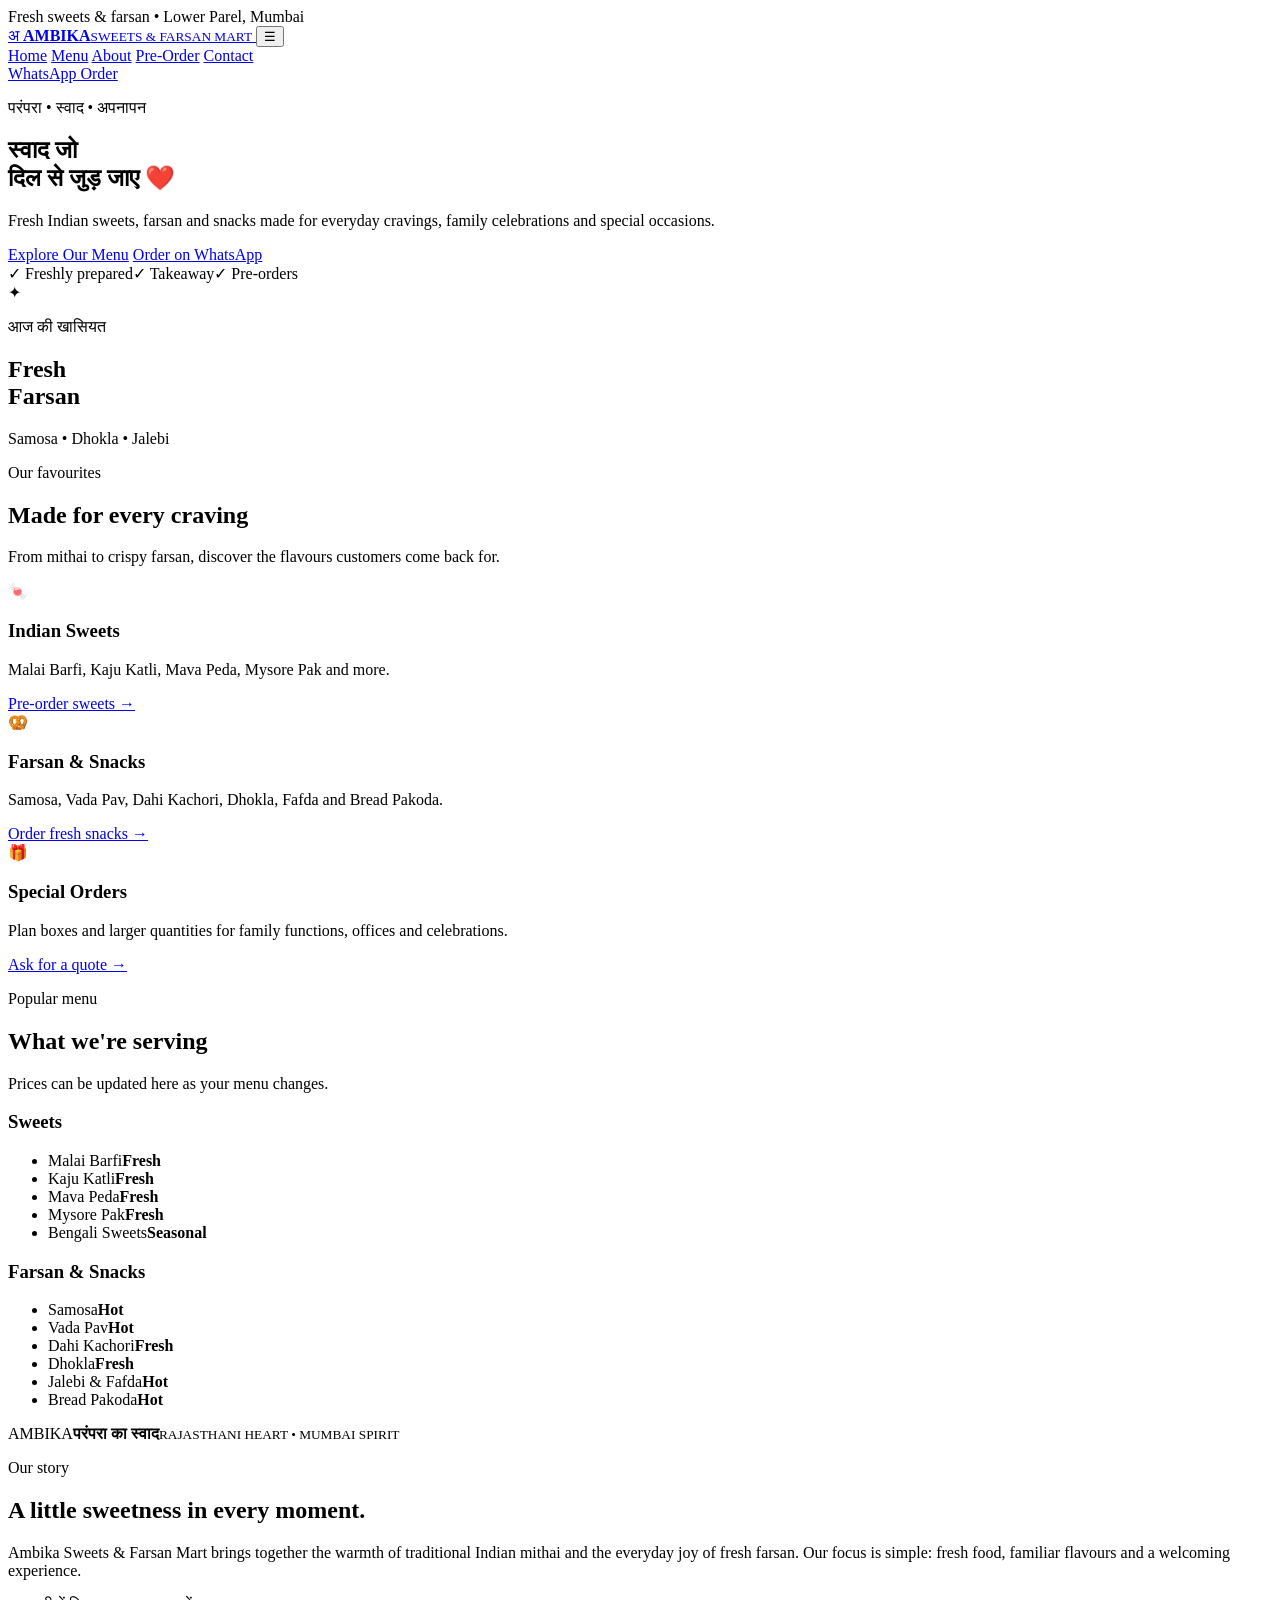
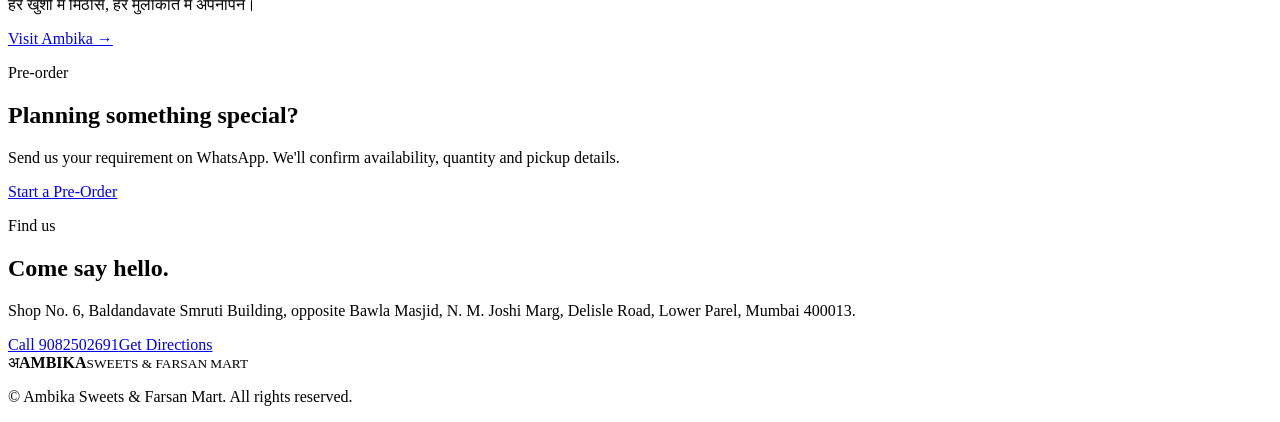
==== index.html @ da75ca53 "Create Ambika Sweets website homepage" ====
<!doctype html>
<html lang="en">
<head>
  <meta charset="utf-8">
  <meta name="viewport" content="width=device-width, initial-scale=1">
  <meta name="description" content="Ambika Sweets and Farsan Mart - traditional sweets, farsan and fresh snacks in Lower Parel, Mumbai.">
  <title>Ambika Sweets & Farsan Mart | Lower Parel, Mumbai</title>
  <link rel="preconnect" href="https://fonts.googleapis.com">
  <link rel="preconnect" href="https://fonts.gstatic.com" crossorigin>
  <link href="https://fonts.googleapis.com/css2?family=DM+Sans:wght@400;500;600;700&family=Playfair+Display:wght@600;700;800&family=Noto+Sans+Devanagari:wght@500;600;700&display=swap" rel="stylesheet">
  <link rel="stylesheet" href="ambika.css">
</head>
<body>
  <div class="topbar">Fresh sweets & farsan • Lower Parel, Mumbai</div>

  <header class="header" id="home">
    <nav class="nav container">
      <a class="brand" href="#home" aria-label="Ambika Sweets home">
        <span class="brand-mark">अ</span>
        <span><strong>AMBIKA</strong><small>SWEETS & FARSAN MART</small></span>
      </a>
      <button class="menu-btn" aria-label="Open menu" aria-expanded="false">☰</button>
      <div class="nav-links">
        <a href="#home">Home</a>
        <a href="#products">Menu</a>
        <a href="#about">About</a>
        <a href="#order">Pre-Order</a>
        <a href="#contact">Contact</a>
      </div>
      <a class="nav-order" href="https://wa.me/919082502691?text=Hello%20Ambika%20Sweets%2C%20I%20want%20to%20place%20an%20order." target="_blank" rel="noopener">WhatsApp Order</a>
    </nav>

    <section class="hero container">
      <div class="hero-copy">
        <p class="eyebrow">परंपरा • स्वाद • अपनापन</p>
        <h1>स्वाद जो<br><span>दिल से जुड़ जाए</span> ❤️</h1>
        <p class="hero-text">Fresh Indian sweets, farsan and snacks made for everyday cravings, family celebrations and special occasions.</p>
        <div class="hero-actions">
          <a class="btn btn-primary" href="#products">Explore Our Menu</a>
          <a class="btn btn-outline" href="https://wa.me/919082502691?text=Hello%20Ambika%20Sweets%2C%20please%20share%20today%27s%20menu." target="_blank" rel="noopener">Order on WhatsApp</a>
        </div>
        <div class="hero-points"><span>✓ Freshly prepared</span><span>✓ Takeaway</span><span>✓ Pre-orders</span></div>
      </div>
      <div class="hero-card">
        <div class="mandala">✦</div>
        <p>आज की खासियत</p>
        <h2>Fresh<br>Farsan</h2>
        <span>Samosa • Dhokla • Jalebi</span>
      </div>
    </section>
  </header>

  <main>
    <section class="section container" id="products">
      <div class="section-head">
        <div><p class="eyebrow">Our favourites</p><h2>Made for every craving</h2></div>
        <p>From mithai to crispy farsan, discover the flavours customers come back for.</p>
      </div>
      <div class="cards">
        <article class="card"><div class="card-icon">🍬</div><h3>Indian Sweets</h3><p>Malai Barfi, Kaju Katli, Mava Peda, Mysore Pak and more.</p><a href="#order">Pre-order sweets →</a></article>
        <article class="card"><div class="card-icon">🥨</div><h3>Farsan & Snacks</h3><p>Samosa, Vada Pav, Dahi Kachori, Dhokla, Fafda and Bread Pakoda.</p><a href="#order">Order fresh snacks →</a></article>
        <article class="card"><div class="card-icon">🎁</div><h3>Special Orders</h3><p>Plan boxes and larger quantities for family functions, offices and celebrations.</p><a href="#order">Ask for a quote →</a></article>
      </div>
    </section>

    <section class="menu-section" aria-label="Menu">
      <div class="container">
        <div class="section-head light"><div><p class="eyebrow">Popular menu</p><h2>What we're serving</h2></div><p>Prices can be updated here as your menu changes.</p></div>
        <div class="menu-grid">
          <div class="menu-box"><h3>Sweets</h3><ul><li><span>Malai Barfi</span><b>Fresh</b></li><li><span>Kaju Katli</span><b>Fresh</b></li><li><span>Mava Peda</span><b>Fresh</b></li><li><span>Mysore Pak</span><b>Fresh</b></li><li><span>Bengali Sweets</span><b>Seasonal</b></li></ul></div>
          <div class="menu-box"><h3>Farsan & Snacks</h3><ul><li><span>Samosa</span><b>Hot</b></li><li><span>Vada Pav</span><b>Hot</b></li><li><span>Dahi Kachori</span><b>Fresh</b></li><li><span>Dhokla</span><b>Fresh</b></li><li><span>Jalebi & Fafda</span><b>Hot</b></li><li><span>Bread Pakoda</span><b>Hot</b></li></ul></div>
        </div>
      </div>
    </section>

    <section class="story container" id="about">
      <div class="story-art"><span>AMBIKA</span><strong>परंपरा का स्वाद</strong><small>RAJASTHANI HEART • MUMBAI SPIRIT</small></div>
      <div class="story-copy"><p class="eyebrow">Our story</p><h2>A little sweetness in every moment.</h2><p>Ambika Sweets & Farsan Mart brings together the warmth of traditional Indian mithai and the everyday joy of fresh farsan. Our focus is simple: fresh food, familiar flavours and a welcoming experience.</p><p class="devanagari">हर खुशी में मिठास, हर मुलाकात में अपनापन।</p><a class="text-link" href="#contact">Visit Ambika →</a></div>
    </section>

    <section class="order-section" id="order">
      <div class="container order-wrap">
        <div><p class="eyebrow">Pre-order</p><h2>Planning something special?</h2><p>Send us your requirement on WhatsApp. We'll confirm availability, quantity and pickup details.</p></div>
        <a class="btn btn-primary big" href="https://wa.me/919082502691?text=Hello%20Ambika%20Sweets%2C%20I%20want%20to%20pre-order.%0AProduct%3A%20%0AQuantity%3A%20%0ADate%3A%20%0APickup%2FDelivery%3A" target="_blank" rel="noopener">Start a Pre-Order</a>
      </div>
    </section>

    <section class="contact container" id="contact">
      <div><p class="eyebrow">Find us</p><h2>Come say hello.</h2><p>Shop No. 6, Baldandavate Smruti Building, opposite Bawla Masjid, N. M. Joshi Marg, Delisle Road, Lower Parel, Mumbai 400013.</p></div>
      <div class="contact-actions"><a class="btn btn-primary" href="tel:+919082502691">Call 9082502691</a><a class="btn btn-outline dark" href="https://www.google.com/maps/search/?api=1&query=Ambika%20Sweets%20and%20Farsan%20Mart%20Lower%20Parel%20Mumbai" target="_blank" rel="noopener">Get Directions</a></div>
    </section>
  </main>

  <footer><div class="container footer-inner"><div class="brand"><span class="brand-mark">अ</span><span><strong>AMBIKA</strong><small>SWEETS & FARSAN MART</small></span></div><p>© <span id="year"></span> Ambika Sweets & Farsan Mart. All rights reserved.</p></div></footer>
  <script src="ambika.js"></script>
</body>
</html>
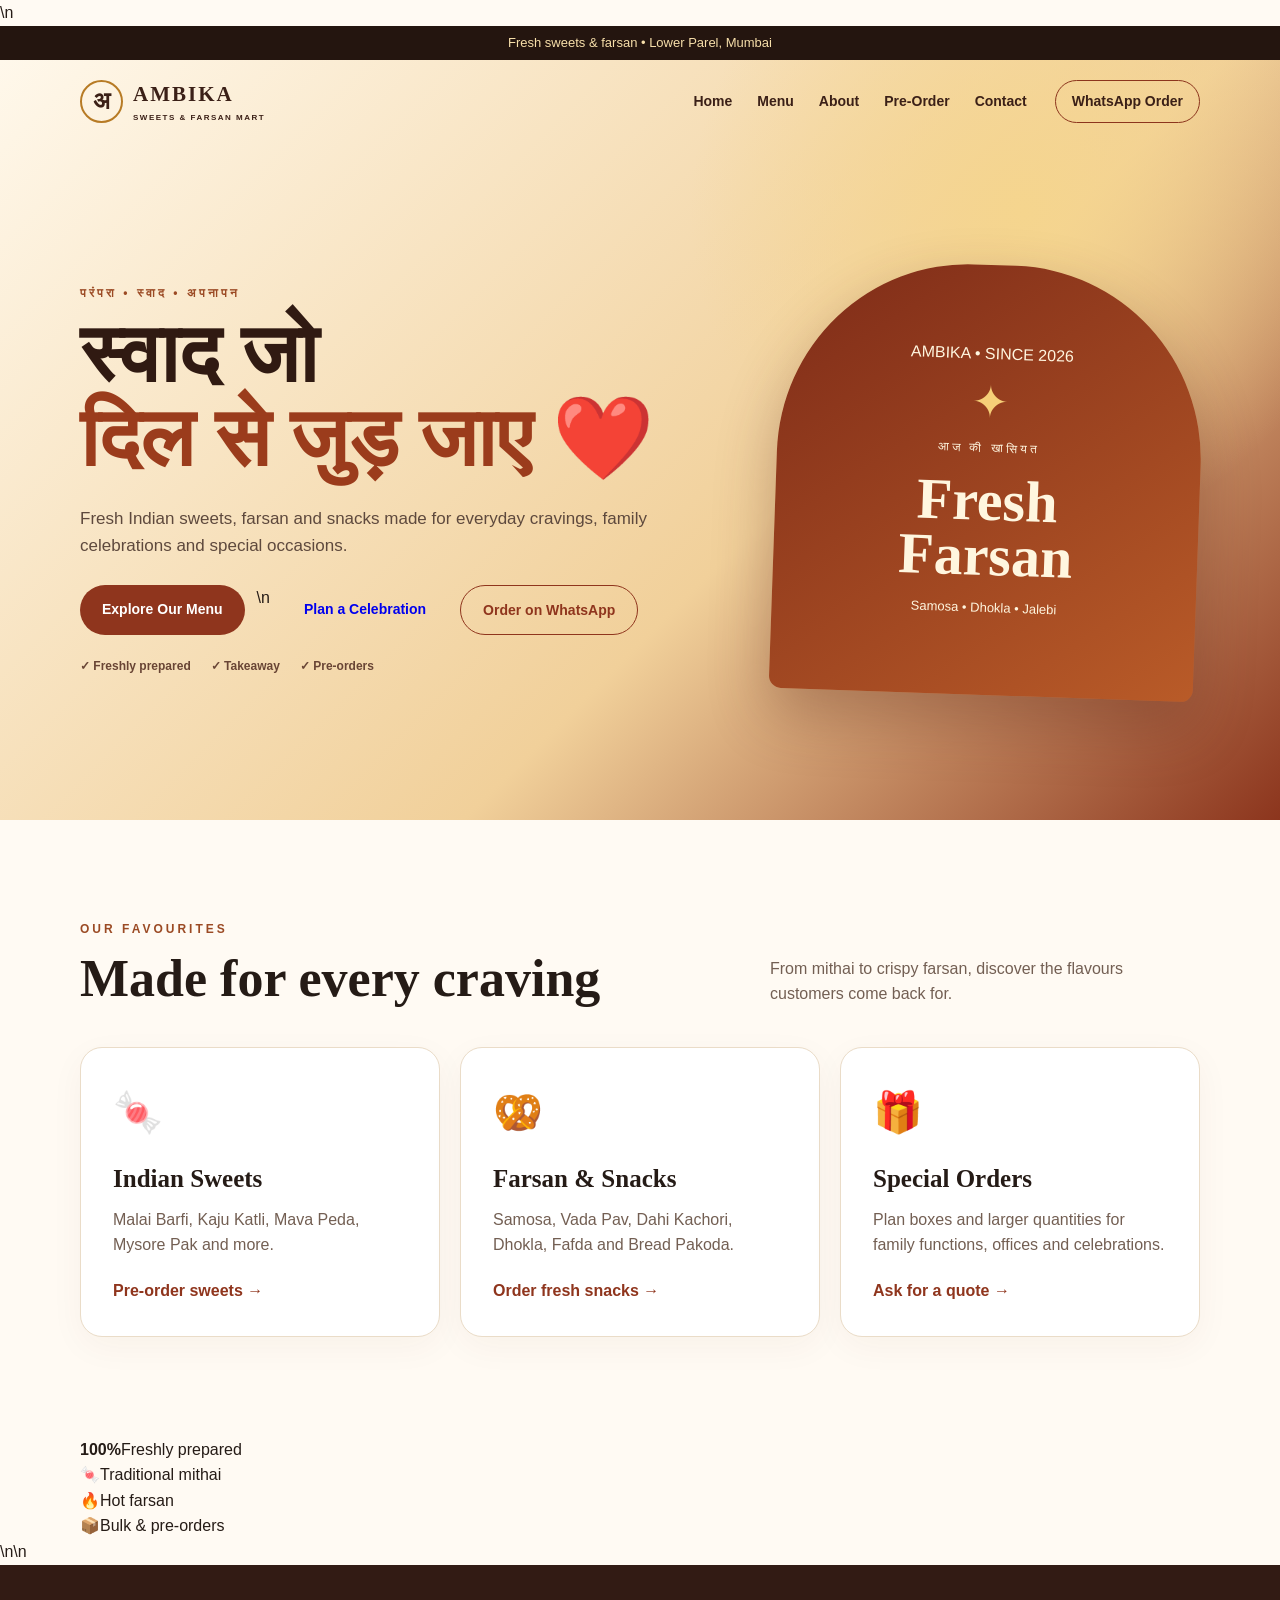
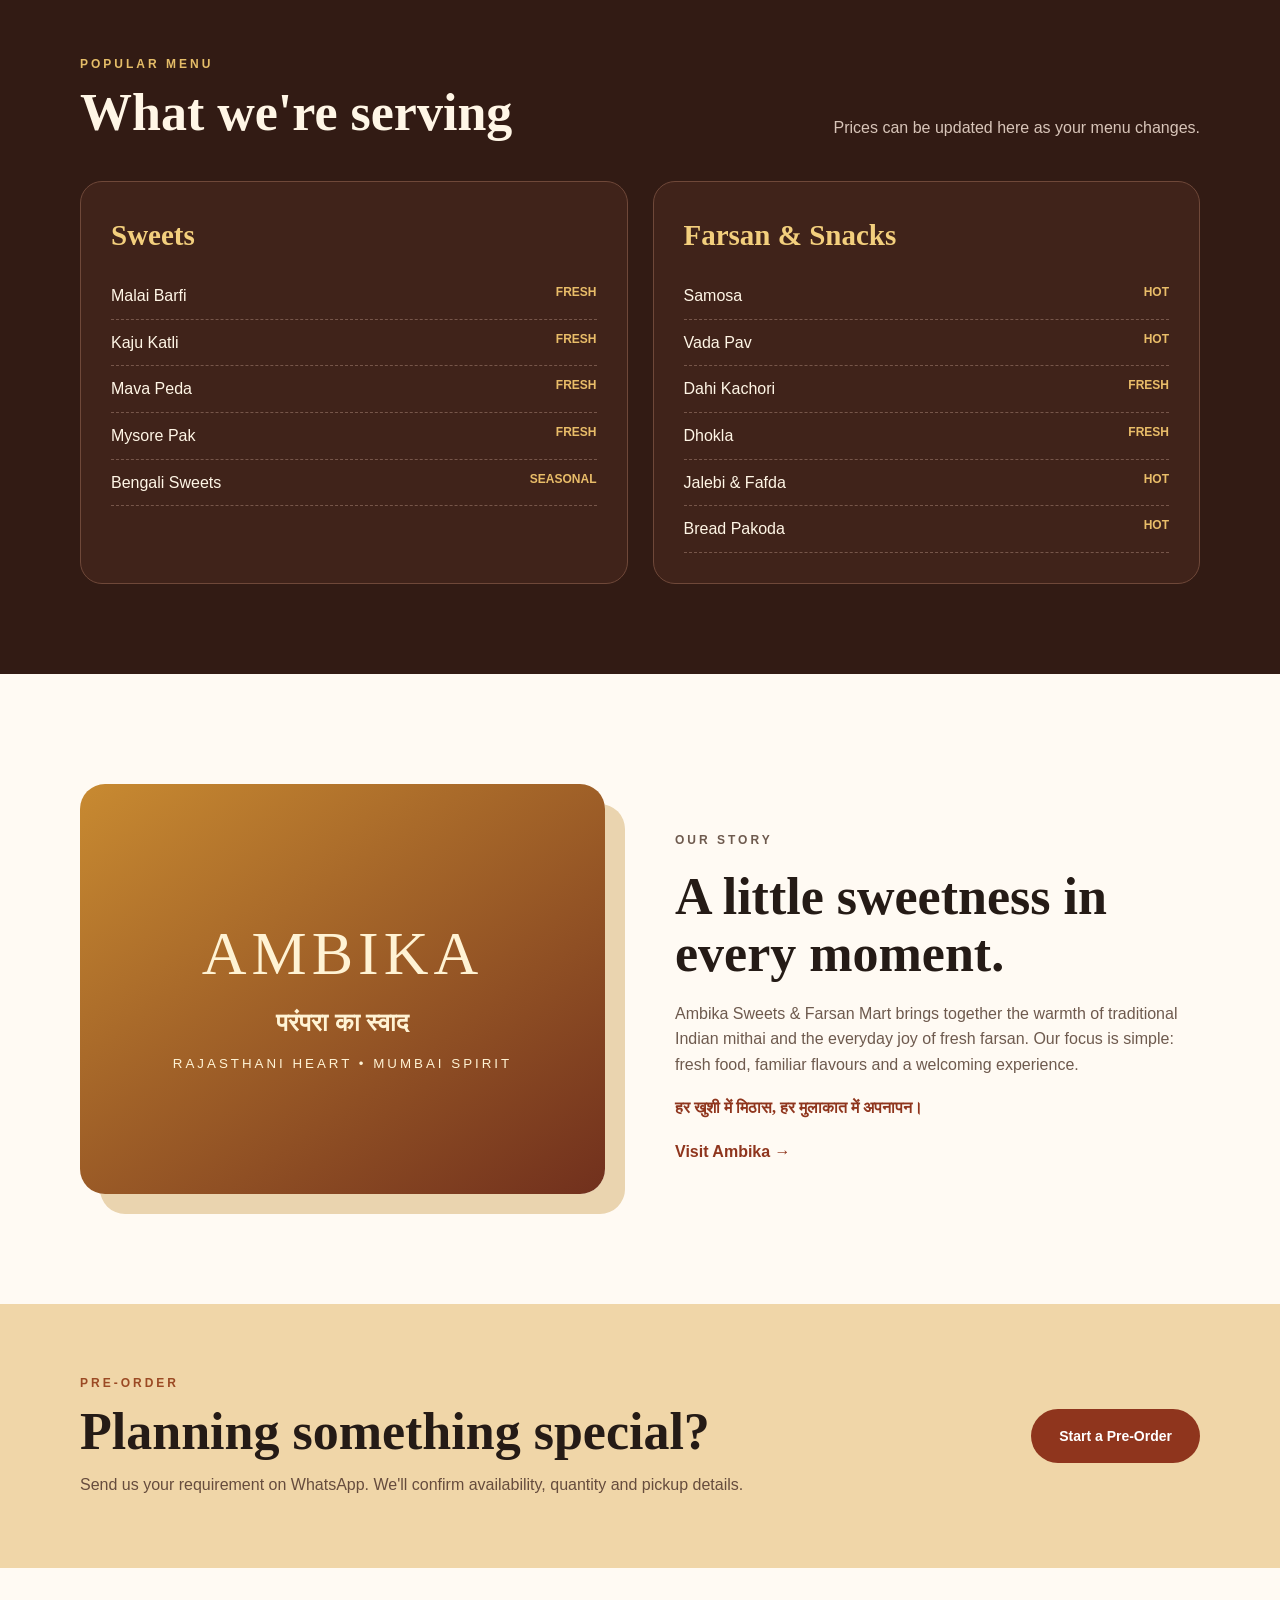
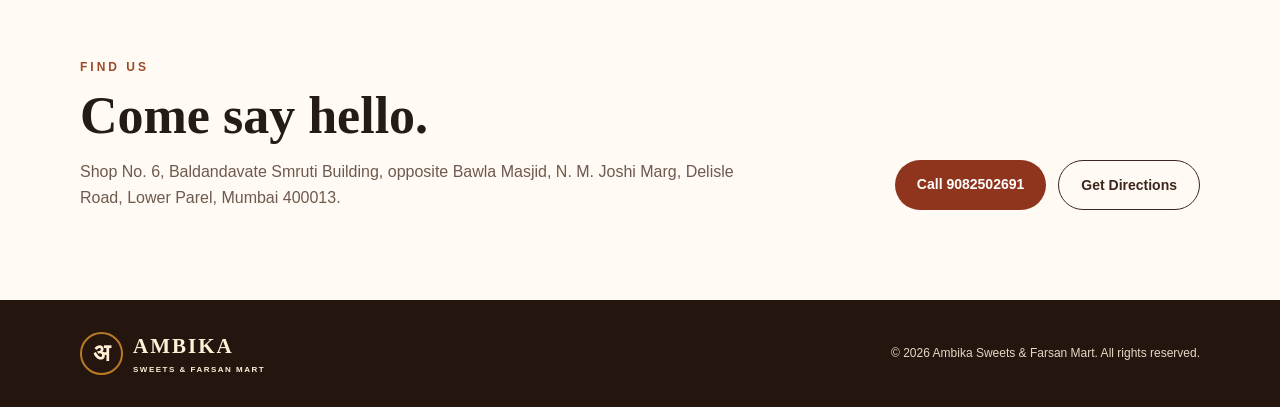
==== commit 6b484d51: "Upgrade Ambika homepage content and trust section" ====
--- a/index.html
+++ b/index.html
@@ -2,8 +2,8 @@
 <html lang="en">
 <head>
   <meta charset="utf-8">
-  <meta name="viewport" content="width=device-width, initial-scale=1">
-  <meta name="description" content="Ambika Sweets and Farsan Mart - traditional sweets, farsan and fresh snacks in Lower Parel, Mumbai.">
+  <meta name="viewport" content="width=device-width, initial-scale=1">\n  <meta name="theme-color" content="#8f351d">
+  <meta name="description" content="Ambika Sweets & Farsan Mart in Lower Parel, Mumbai — fresh Indian sweets, farsan, snacks and pre-orders.">
   <title>Ambika Sweets & Farsan Mart | Lower Parel, Mumbai</title>
   <link rel="preconnect" href="https://fonts.googleapis.com">
   <link rel="preconnect" href="https://fonts.gstatic.com" crossorigin>
@@ -36,12 +36,12 @@
         <h1>स्वाद जो<br><span>दिल से जुड़ जाए</span> ❤️</h1>
         <p class="hero-text">Fresh Indian sweets, farsan and snacks made for everyday cravings, family celebrations and special occasions.</p>
         <div class="hero-actions">
-          <a class="btn btn-primary" href="#products">Explore Our Menu</a>
+          <a class="btn btn-primary" href="#products">Explore Our Menu</a>\n          <a class="btn btn-gold" href="#order">Plan a Celebration</a>
           <a class="btn btn-outline" href="https://wa.me/919082502691?text=Hello%20Ambika%20Sweets%2C%20please%20share%20today%27s%20menu." target="_blank" rel="noopener">Order on WhatsApp</a>
         </div>
         <div class="hero-points"><span>✓ Freshly prepared</span><span>✓ Takeaway</span><span>✓ Pre-orders</span></div>
       </div>
-      <div class="hero-card">
+      <div class="hero-card"><div class="hero-badge">AMBIKA • SINCE 2026</div>
         <div class="mandala">✦</div>
         <p>आज की खासियत</p>
         <h2>Fresh<br>Farsan</h2>
@@ -63,7 +63,7 @@
       </div>
     </section>
 
-    <section class="menu-section" aria-label="Menu">
+    <section class="trust-strip"><div class="container trust-grid"><div><strong>100%</strong><span>Freshly prepared</span></div><div><strong>🍬</strong><span>Traditional mithai</span></div><div><strong>🔥</strong><span>Hot farsan</span></div><div><strong>📦</strong><span>Bulk & pre-orders</span></div></div></section>\n\n    <section class="menu-section" aria-label="Menu">
       <div class="container">
         <div class="section-head light"><div><p class="eyebrow">Popular menu</p><h2>What we're serving</h2></div><p>Prices can be updated here as your menu changes.</p></div>
         <div class="menu-grid">
--- a/ambika.css
+++ b/ambika.css
@@ -0,0 +1 @@
+*{box-sizing:border-box;margin:0;padding:0}html{scroll-behavior:smooth}body{font-family:"DM Sans",sans-serif;color:#251b16;background:#fffaf3;line-height:1.6}.container{width:min(1120px,92%);margin:auto}.topbar{background:#24150f;color:#f7dfaa;text-align:center;font-size:13px;padding:7px}.header{min-height:760px;background:radial-gradient(circle at 80% 20%,#f5d58e 0,transparent 28%),linear-gradient(135deg,#fff8eb,#f1d09a 60%,#8c351d);overflow:hidden}.nav{height:82px;display:flex;align-items:center;gap:28px}.brand{display:flex;align-items:center;gap:10px;text-decoration:none;color:#3b2017}.brand-mark{width:43px;height:43px;border:2px solid #b77b25;border-radius:50%;display:grid;place-items:center;font-family:"Noto Sans Devanagari";font-size:24px;font-weight:700}.brand strong{display:block;font-family:"Playfair Display";font-size:21px;letter-spacing:2px}.brand small{display:block;font-size:8px;letter-spacing:1.5px;font-weight:700}.nav-links{margin-left:auto;display:flex;gap:25px}.nav-links a,.nav-order{text-decoration:none;color:#3b2017;font-size:14px;font-weight:600}.nav-order{border:1px solid #8c351d;border-radius:999px;padding:9px 16px}.menu-btn{display:none;background:none;border:0;font-size:25px}.hero{display:grid;grid-template-columns:1.2fr .8fr;align-items:center;min-height:675px;gap:60px}.eyebrow{text-transform:uppercase;letter-spacing:3px;color:#9b4a24;font-size:12px;font-weight:800;margin-bottom:10px}.hero h1{font-family:"Playfair Display";font-size:clamp(48px,7vw,82px);line-height:1.02;color:#301a12}.hero h1 span{color:#9b3c1c}.hero-text{max-width:580px;margin:25px 0;color:#5e493d;font-size:17px}.hero-actions{display:flex;gap:12px;flex-wrap:wrap}.btn{display:inline-block;padding:13px 22px;border-radius:999px;text-decoration:none;font-weight:700;font-size:14px}.btn-primary{background:#8f351d;color:white}.btn-outline{border:1px solid #8f351d;color:#8f351d}.btn-outline.dark{border-color:#3d261d;color:#3d261d}.hero-points{display:flex;gap:20px;margin-top:22px;font-size:12px;font-weight:700;color:#694535;flex-wrap:wrap}.hero-card{height:430px;border-radius:45% 45% 12px 12px;background:linear-gradient(145deg,#7e2b18,#b95b28);color:#fff6df;display:flex;flex-direction:column;justify-content:center;align-items:center;text-align:center;box-shadow:0 25px 60px #5c271c55;transform:rotate(2deg)}.hero-card .mandala{font-size:45px;color:#f6cf78}.hero-card p{letter-spacing:3px;font-size:12px}.hero-card h2{font-family:"Playfair Display";font-size:58px;line-height:.95;margin:15px 0}.hero-card span{font-size:13px}.section{padding:100px 0}.section-head{display:flex;justify-content:space-between;gap:40px;align-items:end;margin-bottom:40px}.section-head h2,.story h2,.order-section h2,.contact h2{font-family:"Playfair Display";font-size:clamp(34px,5vw,52px);line-height:1.1}.section-head>p{max-width:430px;color:#735f53}.cards{display:grid;grid-template-columns:repeat(3,1fr);gap:20px}.card{padding:32px;background:white;border:1px solid #eadcc8;border-radius:22px;box-shadow:0 10px 35px #5d32120b}.card-icon{font-size:40px}.card h3{font-family:"Playfair Display";font-size:25px;margin:15px 0 8px}.card p{color:#735f53;margin-bottom:20px}.card a,.text-link{color:#8f351d;text-decoration:none;font-weight:800}.menu-section{background:#321b14;color:#fff6e6;padding:90px 0}.light .eyebrow{color:#e5bd68}.light>p{color:#d8c5b9}.menu-grid{display:grid;grid-template-columns:1fr 1fr;gap:25px}.menu-box{border:1px solid #6f4839;padding:30px;border-radius:22px;background:#40231a}.menu-box h3{font-family:"Playfair Display";font-size:29px;color:#f3cf7d;margin-bottom:15px}.menu-box li{list-style:none;display:flex;justify-content:space-between;border-bottom:1px dashed #77564a;padding:10px 0}.menu-box b{color:#e9bd69;font-size:12px;text-transform:uppercase}.story{padding:110px 0;display:grid;grid-template-columns:1fr 1fr;gap:70px;align-items:center}.story-art{min-height:410px;border-radius:25px;background:linear-gradient(145deg,#c88a31,#71301d);color:#fff3d4;display:flex;flex-direction:column;justify-content:center;align-items:center;text-align:center;box-shadow:20px 20px 0 #ead4af}.story-art span{font-family:"Playfair Display";font-size:62px;letter-spacing:5px}.story-art strong{font-family:"Noto Sans Devanagari";font-size:25px}.story-art small{letter-spacing:3px;margin-top:10px}.story-copy p{color:#6e5a4e;margin:18px 0}.story-copy .devanagari{font-family:"Noto Sans Devanagari";color:#8f351d;font-weight:700}.order-section{background:#f0d6a8;padding:70px 0}.order-wrap{display:flex;align-items:center;justify-content:space-between;gap:30px}.order-wrap>div{max-width:680px}.order-wrap p:not(.eyebrow){color:#664c3d;margin-top:12px}.big{padding:16px 28px}.contact{padding:90px 0;display:flex;justify-content:space-between;gap:40px;align-items:end}.contact>div:first-child{max-width:700px}.contact p:not(.eyebrow){color:#6e5a4e;margin-top:15px}.contact-actions{display:flex;gap:12px;flex-wrap:wrap}footer{background:#24150f;color:#e9d6c3;padding:30px 0}.footer-inner{display:flex;justify-content:space-between;align-items:center;gap:20px}.footer-inner .brand{color:#fff0d6}.footer-inner p{font-size:12px}@media(max-width:800px){.nav-links,.nav-order{display:none}.menu-btn{display:block;margin-left:auto}.nav.open .nav-links{display:flex;position:absolute;top:82px;left:0;right:0;background:#fffaf3;padding:20px;flex-direction:column;z-index:10}.hero{grid-template-columns:1fr;min-height:auto;padding:70px 0 100px}.hero-card{max-width:360px;width:100%;margin:auto}.cards,.menu-grid,.story{grid-template-columns:1fr}.section-head,.order-wrap,.contact,.footer-inner{flex-direction:column;align-items:flex-start}.story-art{min-height:300px}.contact-actions{align-self:flex-start}}
